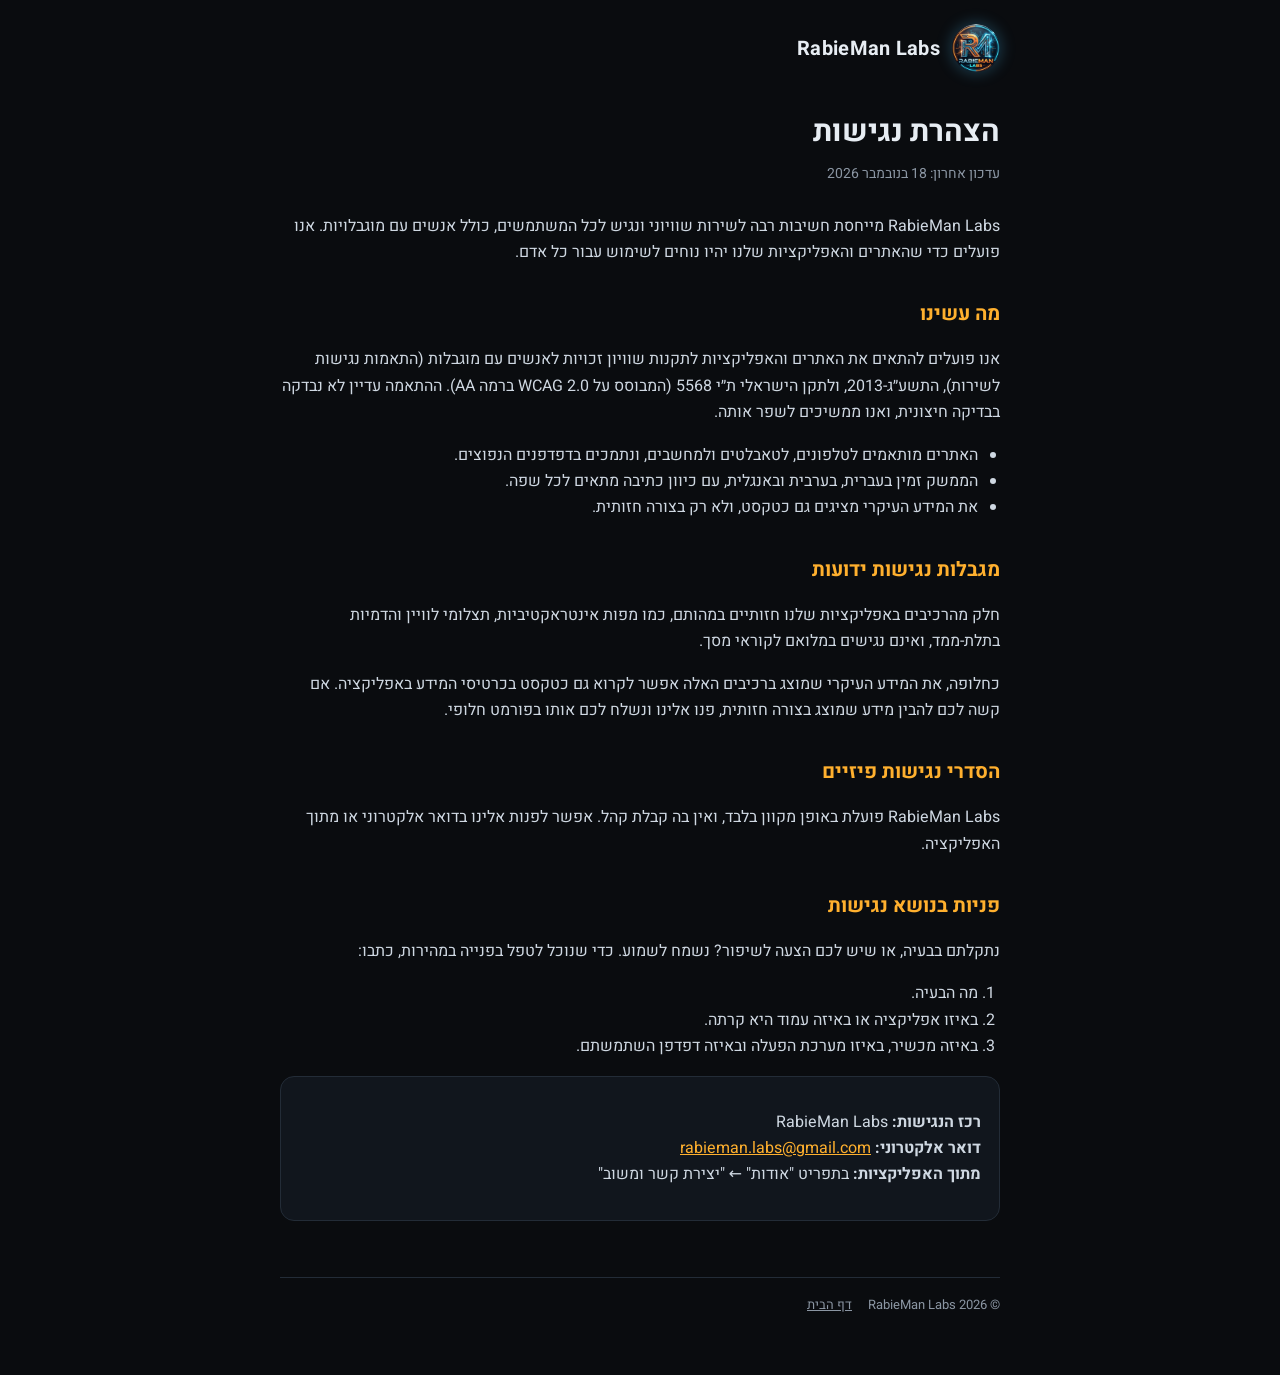
==== accessibility.html @ 2faa1ec3 "Accessibility statement page + footer link Co-Authored-By: Claude Opus 5.5 <noreply@anthropic.com> C" ====
<!DOCTYPE html>
<html lang="he" dir="rtl">
<head>
<meta charset="utf-8">
<meta name="viewport" content="width=device-width, initial-scale=1">
<title>הצהרת נגישות – RabieMan Labs</title>
<meta name="description" content="הצהרת הנגישות של RabieMan Labs: מה עשינו, מגבלות ידועות ודרכי פנייה.">
<link rel="icon" href="img/favicon.png">
<link rel="preconnect" href="https://fonts.googleapis.com">
<link href="https://fonts.googleapis.com/css2?family=Heebo:wght@400;500;700;800;900&display=swap" rel="stylesheet">
<style>
:root{--bg:#0a0c0f;--card:#11161d;--line:#232c37;--tx:#e7edf3;--mut:#8b96a3;--acc:#ffb02e}
*{box-sizing:border-box}
body{margin:0;font-family:Heebo,"Segoe UI",system-ui,sans-serif;background:var(--bg);color:var(--tx);line-height:1.65}
.wrap{max-width:760px;margin:0 auto;padding:24px 20px 60px}
header{display:flex;align-items:center;gap:12px}
header img{width:48px;height:48px;border-radius:50%;box-shadow:0 0 16px rgba(80,200,255,.3)}
header b{font-size:20px;letter-spacing:.3px}
header a{color:inherit;text-decoration:none;display:flex;align-items:center;gap:12px}
h1{font-size:30px;margin:36px 0 4px}
.upd{color:var(--mut);margin:0 0 28px;font-size:14px}
h2{font-size:20px;margin:32px 0 8px;color:var(--acc)}
p,li{color:#cfd8e2}
ul,ol{padding-inline-start:22px}
.contact{background:var(--card);border:1px solid var(--line);border-radius:14px;padding:16px 18px;margin-top:12px}
.contact a{color:var(--acc)}
footer{border-top:1px solid var(--line);margin-top:56px;padding-top:16px;color:var(--mut);font-size:13px;display:flex;gap:16px;flex-wrap:wrap}
footer a{color:var(--mut)}
a:focus-visible,button:focus-visible{outline:3px solid var(--acc);outline-offset:2px}
</style>
</head>
<body>
<div class="wrap">
<header><a href="./"><img src="img/logo.png" alt=""><b>RabieMan Labs</b></a></header>
<main>
<h1>הצהרת נגישות</h1>
<p class="upd">עדכון אחרון: 18 בנובמבר 2026</p>

<p>RabieMan Labs מייחסת חשיבות רבה לשירות שוויוני ונגיש לכל המשתמשים, כולל אנשים עם מוגבלויות. אנו פועלים כדי שהאתרים והאפליקציות שלנו יהיו נוחים לשימוש עבור כל אדם.</p>

<h2>מה עשינו</h2>
<p>אנו פועלים להתאים את האתרים והאפליקציות לתקנות שוויון זכויות לאנשים עם מוגבלות (התאמות נגישות לשירות), התשע״ג-2013, ולתקן הישראלי ת״י 5568 (המבוסס על WCAG 2.0 ברמה AA). ההתאמה עדיין לא נבדקה בבדיקה חיצונית, ואנו ממשיכים לשפר אותה.</p>
<ul>
<li>האתרים מותאמים לטלפונים, לטאבלטים ולמחשבים, ונתמכים בדפדפנים הנפוצים.</li>
<li>הממשק זמין בעברית, בערבית ובאנגלית, עם כיוון כתיבה מתאים לכל שפה.</li>
<li>את המידע העיקרי מציגים גם כטקסט, ולא רק בצורה חזותית.</li>
</ul>

<h2>מגבלות נגישות ידועות</h2>
<p>חלק מהרכיבים באפליקציות שלנו חזותיים במהותם, כמו מפות אינטראקטיביות, תצלומי לוויין והדמיות בתלת-ממד, ואינם נגישים במלואם לקוראי מסך.</p>
<p>כחלופה, את המידע העיקרי שמוצג ברכיבים האלה אפשר לקרוא גם כטקסט בכרטיסי המידע באפליקציה. אם קשה לכם להבין מידע שמוצג בצורה חזותית, פנו אלינו ונשלח לכם אותו בפורמט חלופי.</p>

<h2>הסדרי נגישות פיזיים</h2>
<p>RabieMan Labs פועלת באופן מקוון בלבד, ואין בה קבלת קהל. אפשר לפנות אלינו בדואר אלקטרוני או מתוך האפליקציה.</p>

<h2>פניות בנושא נגישות</h2>
<p>נתקלתם בבעיה, או שיש לכם הצעה לשיפור? נשמח לשמוע. כדי שנוכל לטפל בפנייה במהירות, כתבו:</p>
<ol>
<li>מה הבעיה.</li>
<li>באיזו אפליקציה או באיזה עמוד היא קרתה.</li>
<li>באיזה מכשיר, באיזו מערכת הפעלה ובאיזה דפדפן השתמשתם.</li>
</ol>
<div class="contact">
<p><b>רכז הנגישות:</b> RabieMan Labs<br>
<b>דואר אלקטרוני:</b> <a href="mailto:rabieman.labs@gmail.com" dir="ltr">rabieman.labs@gmail.com</a><br>
<b>מתוך האפליקציות:</b> בתפריט "אודות" ← "יצירת קשר ומשוב"</p>
</div>
</main>
<footer><span>© 2026 RabieMan Labs</span><a href="./">דף הבית</a></footer>
</div>
</body>
</html>
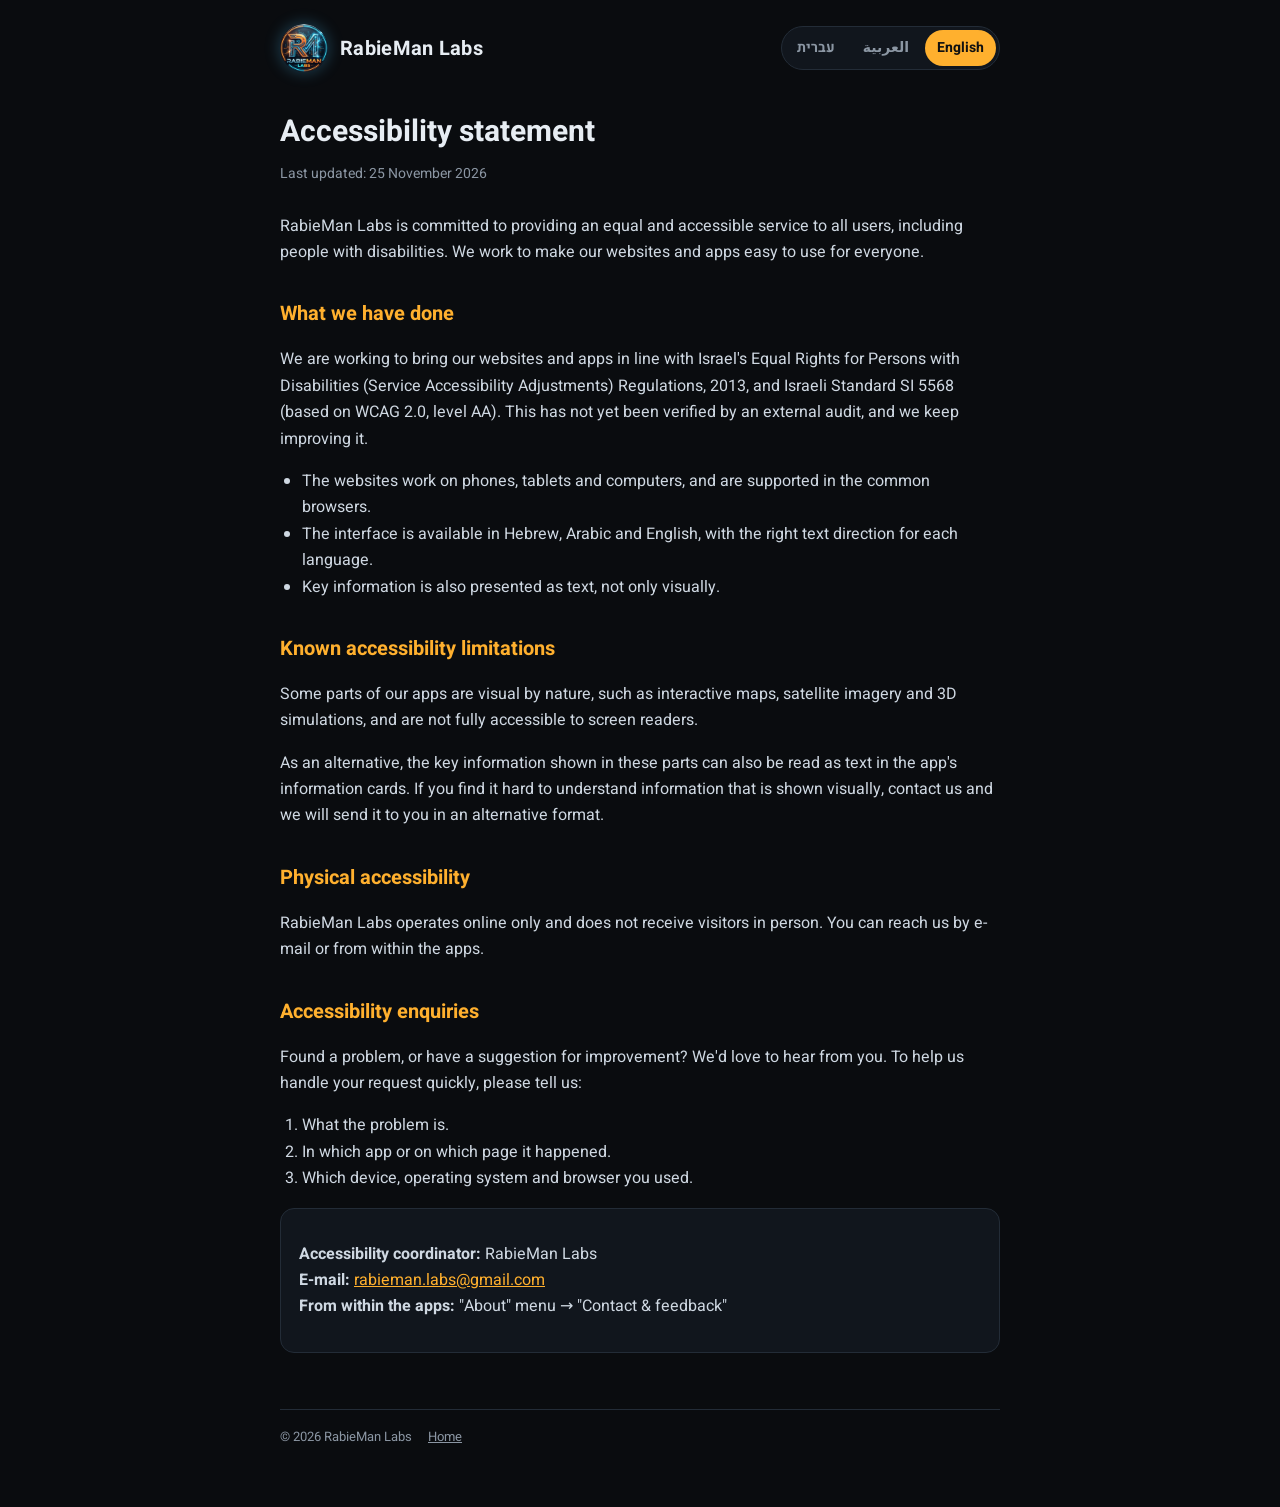
==== commit d7e72f7c: "Accessibility statement in Hebrew, Arabic and English Adds a language switcher (shared rl_lang setti" ====
--- a/accessibility.html
+++ b/accessibility.html
@@ -4,19 +4,24 @@
 <meta charset="utf-8">
 <meta name="viewport" content="width=device-width, initial-scale=1">
 <title>הצהרת נגישות – RabieMan Labs</title>
-<meta name="description" content="הצהרת הנגישות של RabieMan Labs: מה עשינו, מגבלות ידועות ודרכי פנייה.">
+<meta name="description" content="Accessibility statement – RabieMan Labs | הצהרת נגישות | بيان إمكانية الوصول">
 <link rel="icon" href="img/favicon.png">
 <link rel="preconnect" href="https://fonts.googleapis.com">
-<link href="https://fonts.googleapis.com/css2?family=Heebo:wght@400;500;700;800;900&display=swap" rel="stylesheet">
+<link href="https://fonts.googleapis.com/css2?family=Heebo:wght@400;500;700;800;900&family=Cairo:wght@400;600;700;800;900&display=swap" rel="stylesheet">
 <style>
 :root{--bg:#0a0c0f;--card:#11161d;--line:#232c37;--tx:#e7edf3;--mut:#8b96a3;--acc:#ffb02e}
 *{box-sizing:border-box}
 body{margin:0;font-family:Heebo,"Segoe UI",system-ui,sans-serif;background:var(--bg);color:var(--tx);line-height:1.65}
+html[lang="ar"] body{font-family:Cairo,Heebo,"Segoe UI",system-ui,sans-serif}
 .wrap{max-width:760px;margin:0 auto;padding:24px 20px 60px}
 header{display:flex;align-items:center;gap:12px}
 header img{width:48px;height:48px;border-radius:50%;box-shadow:0 0 16px rgba(80,200,255,.3)}
 header b{font-size:20px;letter-spacing:.3px}
 header a{color:inherit;text-decoration:none;display:flex;align-items:center;gap:12px}
+.lang{margin-inline-start:auto;display:flex;gap:4px;background:var(--card);border:1px solid var(--line);border-radius:22px;padding:3px}
+.lang button{background:none;border:0;color:var(--mut);font:inherit;font-size:14px;font-weight:700;padding:6px 12px;border-radius:18px;cursor:pointer}
+.lang button[aria-pressed="true"]{background:var(--acc);color:#111}
+@media (max-width:480px){header b{display:none}.lang button{padding:6px 10px;font-size:13px}}
 h1{font-size:30px;margin:36px 0 4px}
 .upd{color:var(--mut);margin:0 0 28px;font-size:14px}
 h2{font-size:20px;margin:32px 0 8px;color:var(--acc)}
@@ -27,14 +32,25 @@
 footer{border-top:1px solid var(--line);margin-top:56px;padding-top:16px;color:var(--mut);font-size:13px;display:flex;gap:16px;flex-wrap:wrap}
 footer a{color:var(--mut)}
 a:focus-visible,button:focus-visible{outline:3px solid var(--acc);outline-offset:2px}
+html[lang="he"] [data-l]:not([data-l="he"]),html[lang="en"] [data-l]:not([data-l="en"]),html[lang="ar"] [data-l]:not([data-l="ar"]){display:none!important}
 </style>
 </head>
 <body>
 <div class="wrap">
-<header><a href="./"><img src="img/logo.png" alt=""><b>RabieMan Labs</b></a></header>
+<header>
+ <a href="./"><img src="img/logo.png" alt=""><b>RabieMan Labs</b></a>
+ <div class="lang" role="group" aria-label="Language / שפה / اللغة">
+  <button type="button" data-set="he" aria-pressed="true">עברית</button>
+  <button type="button" data-set="ar" aria-pressed="false">العربية</button>
+  <button type="button" data-set="en" aria-pressed="false">English</button>
+ </div>
+</header>
+
 <main>
+<!-- ===================== עברית ===================== -->
+<section data-l="he" lang="he">
 <h1>הצהרת נגישות</h1>
-<p class="upd">עדכון אחרון: 18 בנובמבר 2026</p>
+<p class="upd">עדכון אחרון: 25 בנובמבר 2026</p>
 
 <p>RabieMan Labs מייחסת חשיבות רבה לשירות שוויוני ונגיש לכל המשתמשים, כולל אנשים עם מוגבלויות. אנו פועלים כדי שהאתרים והאפליקציות שלנו יהיו נוחים לשימוש עבור כל אדם.</p>
 
@@ -65,8 +81,94 @@
 <b>דואר אלקטרוני:</b> <a href="mailto:rabieman.labs@gmail.com" dir="ltr">rabieman.labs@gmail.com</a><br>
 <b>מתוך האפליקציות:</b> בתפריט "אודות" ← "יצירת קשר ומשוב"</p>
 </div>
+</section>
+
+<!-- ===================== العربية ===================== -->
+<section data-l="ar" lang="ar">
+<h1>بيان إمكانية الوصول</h1>
+<p class="upd">آخر تحديث: 25 تشرين الثاني 2026</p>
+
+<p>تولي RabieMan Labs أهمية كبيرة لتقديم خدمة متساوية ومتاحة لجميع المستخدمين، بمن فيهم الأشخاص ذوو الإعاقة. نعمل لكي تكون مواقعنا وتطبيقاتنا سهلة الاستخدام لكل شخص.</p>
+
+<h2>ما الذي قمنا به</h2>
+<p>نعمل على ملاءمة المواقع والتطبيقات لأنظمة المساواة في الحقوق للأشخاص ذوي الإعاقة (ملاءمات إتاحة الخدمة)، 2013، وللمواصفة الإسرائيلية 5568 (المبنية على WCAG 2.0 بمستوى AA). لم تخضع هذه الملاءمة بعد لفحص خارجي، ونحن نواصل تحسينها.</p>
+<ul>
+<li>المواقع ملائمة للهواتف والأجهزة اللوحية والحواسيب، ومدعومة في المتصفحات الشائعة.</li>
+<li>الواجهة متوفرة بالعربية والعبرية والإنجليزية، مع اتجاه كتابة مناسب لكل لغة.</li>
+<li>نعرض المعلومات الأساسية كنص أيضًا، وليس بشكل مرئي فقط.</li>
+</ul>
+
+<h2>قيود معروفة في إمكانية الوصول</h2>
+<p>بعض المكوّنات في تطبيقاتنا مرئية بطبيعتها، مثل الخرائط التفاعلية وصور الأقمار الصناعية والمحاكاة ثلاثية الأبعاد، ولا يمكن الوصول إليها بالكامل عبر قارئات الشاشة.</p>
+<p>كبديل، يمكن قراءة المعلومات الأساسية المعروضة في هذه المكوّنات كنص أيضًا في بطاقات المعلومات داخل التطبيق. إذا واجهت صعوبة في فهم معلومات معروضة بشكل مرئي، تواصل معنا وسنرسلها إليك بصيغة بديلة.</p>
+
+<h2>ترتيبات الإتاحة المادية</h2>
+<p>تعمل RabieMan Labs عبر الإنترنت فقط، ولا يوجد لديها استقبال للجمهور. يمكن التواصل معنا عبر البريد الإلكتروني أو من داخل التطبيق.</p>
+
+<h2>التواصل بخصوص إمكانية الوصول</h2>
+<p>واجهت مشكلة، أو لديك اقتراح للتحسين؟ يسعدنا أن نسمع منك. لكي نتمكن من معالجة طلبك بسرعة، اكتب لنا:</p>
+<ol>
+<li>ما هي المشكلة.</li>
+<li>في أي تطبيق أو أي صفحة حدثت.</li>
+<li>أي جهاز ونظام تشغيل ومتصفح استخدمت.</li>
+</ol>
+<div class="contact">
+<p><b>منسّق الإتاحة:</b> RabieMan Labs<br>
+<b>البريد الإلكتروني:</b> <a href="mailto:rabieman.labs@gmail.com" dir="ltr">rabieman.labs@gmail.com</a><br>
+<b>من داخل التطبيقات:</b> في قائمة «حول» ← «تواصل وملاحظات»</p>
+</div>
+</section>
+
+<!-- ===================== English ===================== -->
+<section data-l="en" lang="en">
+<h1>Accessibility statement</h1>
+<p class="upd">Last updated: 25 November 2026</p>
+
+<p>RabieMan Labs is committed to providing an equal and accessible service to all users, including people with disabilities. We work to make our websites and apps easy to use for everyone.</p>
+
+<h2>What we have done</h2>
+<p>We are working to bring our websites and apps in line with Israel's Equal Rights for Persons with Disabilities (Service Accessibility Adjustments) Regulations, 2013, and Israeli Standard SI 5568 (based on WCAG 2.0, level AA). This has not yet been verified by an external audit, and we keep improving it.</p>
+<ul>
+<li>The websites work on phones, tablets and computers, and are supported in the common browsers.</li>
+<li>The interface is available in Hebrew, Arabic and English, with the right text direction for each language.</li>
+<li>Key information is also presented as text, not only visually.</li>
+</ul>
+
+<h2>Known accessibility limitations</h2>
+<p>Some parts of our apps are visual by nature, such as interactive maps, satellite imagery and 3D simulations, and are not fully accessible to screen readers.</p>
+<p>As an alternative, the key information shown in these parts can also be read as text in the app's information cards. If you find it hard to understand information that is shown visually, contact us and we will send it to you in an alternative format.</p>
+
+<h2>Physical accessibility</h2>
+<p>RabieMan Labs operates online only and does not receive visitors in person. You can reach us by e-mail or from within the apps.</p>
+
+<h2>Accessibility enquiries</h2>
+<p>Found a problem, or have a suggestion for improvement? We'd love to hear from you. To help us handle your request quickly, please tell us:</p>
+<ol>
+<li>What the problem is.</li>
+<li>In which app or on which page it happened.</li>
+<li>Which device, operating system and browser you used.</li>
+</ol>
+<div class="contact">
+<p><b>Accessibility coordinator:</b> RabieMan Labs<br>
+<b>E-mail:</b> <a href="mailto:rabieman.labs@gmail.com">rabieman.labs@gmail.com</a><br>
+<b>From within the apps:</b> "About" menu → "Contact &amp; feedback"</p>
+</div>
+</section>
 </main>
-<footer><span>© 2026 RabieMan Labs</span><a href="./">דף הבית</a></footer>
+
+<footer><span>© 2026 RabieMan Labs</span><a href="./"><span data-l="he">דף הבית</span><span data-l="ar">الصفحة الرئيسية</span><span data-l="en">Home</span></a></footer>
 </div>
+<script>
+(function(){
+ var root=document.documentElement,btns=document.querySelectorAll('.lang button');
+ var TITLES={he:'הצהרת נגישות – RabieMan Labs',ar:'بيان إمكانية الوصول – RabieMan Labs',en:'Accessibility statement – RabieMan Labs'};
+ function set(l){if(!TITLES[l])l='he';root.lang=l;root.dir=l==='en'?'ltr':'rtl';document.title=TITLES[l];btns.forEach(function(b){b.setAttribute('aria-pressed',b.dataset.set===l)});try{localStorage.setItem('rl_lang',l)}catch(e){}}
+ var q=null;try{q=new URLSearchParams(location.search).get('lang')}catch(e){}
+ var saved=null;try{saved=localStorage.getItem('rl_lang')}catch(e){}
+ var nav=(navigator.language||'he').toLowerCase();
+ set(q||saved||(nav.indexOf('he')===0||nav.indexOf('iw')===0?'he':nav.indexOf('ar')===0?'ar':'en'));
+ btns.forEach(function(b){b.addEventListener('click',function(){set(b.dataset.set)})});
+})();
+</script>
 </body>
 </html>
